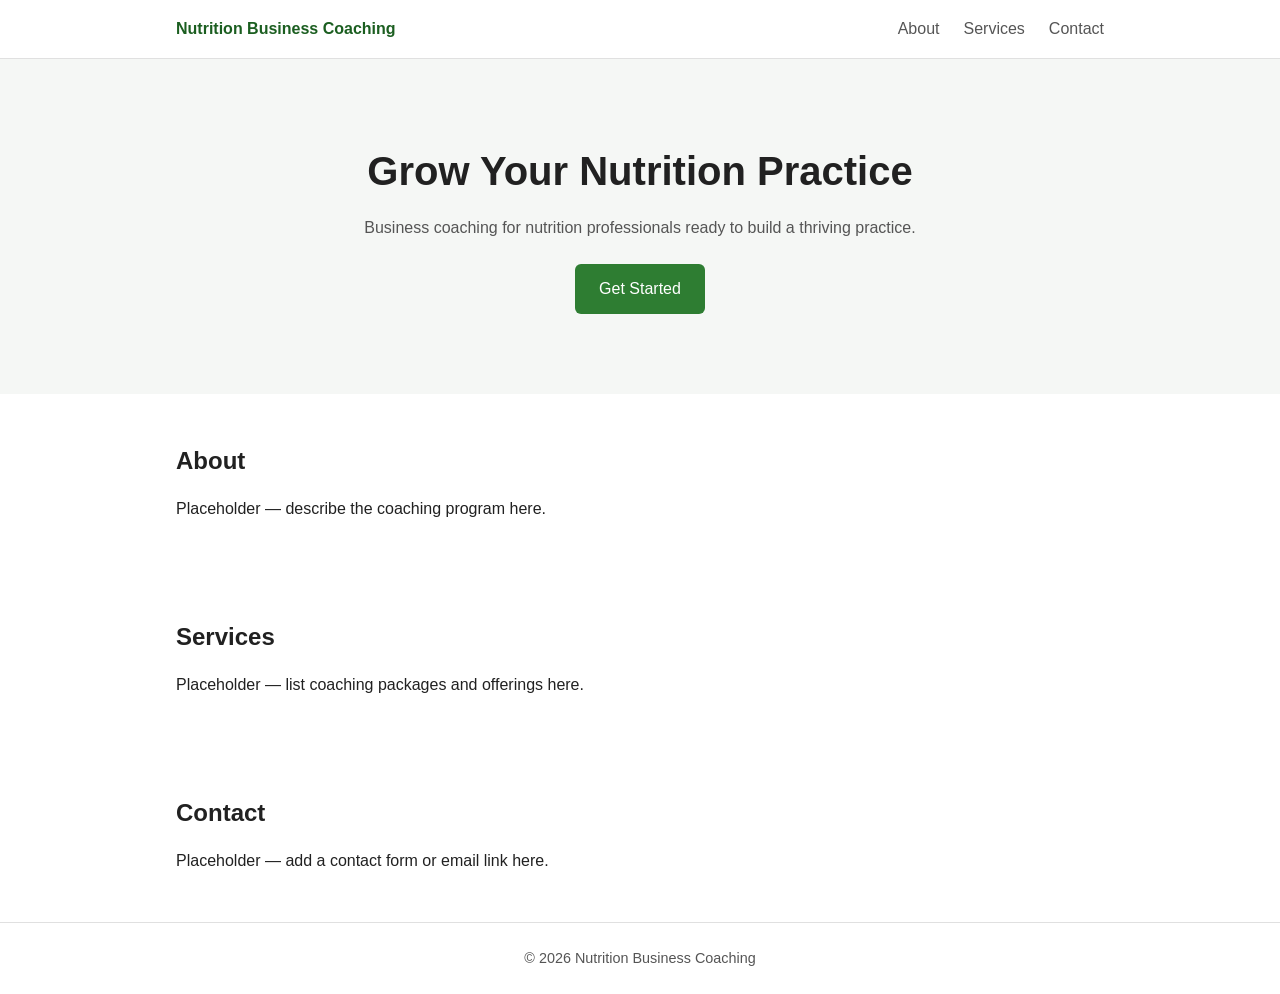
==== index.html @ e706cba0 "Initial project scaffold: landing page, styles, and project structure Co-Authored-By: Claude Fable 5" ====
<!DOCTYPE html>
<html lang="en">
<head>
  <meta charset="UTF-8">
  <meta name="viewport" content="width=device-width, initial-scale=1.0">
  <meta name="description" content="Business coaching for nutrition professionals — build, grow, and sustain your own practice.">
  <title>Nutrition Business Coaching</title>
  <link rel="stylesheet" href="css/styles.css">
</head>
<body>
  <header class="site-header">
    <nav class="nav">
      <a href="#" class="nav-logo">Nutrition Business Coaching</a>
      <ul class="nav-links">
        <li><a href="#about">About</a></li>
        <li><a href="#services">Services</a></li>
        <li><a href="#contact">Contact</a></li>
      </ul>
    </nav>
  </header>

  <main>
    <section class="hero">
      <h1>Grow Your Nutrition Practice</h1>
      <p>Business coaching for nutrition professionals ready to build a thriving practice.</p>
      <a href="#contact" class="btn-primary">Get Started</a>
    </section>

    <section id="about" class="section">
      <h2>About</h2>
      <p>Placeholder — describe the coaching program here.</p>
    </section>

    <section id="services" class="section">
      <h2>Services</h2>
      <p>Placeholder — list coaching packages and offerings here.</p>
    </section>

    <section id="contact" class="section">
      <h2>Contact</h2>
      <p>Placeholder — add a contact form or email link here.</p>
    </section>
  </main>

  <footer class="site-footer">
    <p>&copy; 2026 Nutrition Business Coaching</p>
  </footer>

  <script src="js/main.js"></script>
</body>
</html>
---- css/styles.css ----
:root {
  --color-primary: #2e7d32;
  --color-primary-dark: #1b5e20;
  --color-text: #212121;
  --color-text-light: #555;
  --color-bg: #ffffff;
  --color-bg-alt: #f5f7f5;
  --max-width: 960px;
}

* {
  margin: 0;
  padding: 0;
  box-sizing: border-box;
}

body {
  font-family: -apple-system, BlinkMacSystemFont, "Segoe UI", Roboto, sans-serif;
  color: var(--color-text);
  background: var(--color-bg);
  line-height: 1.6;
}

.site-header {
  border-bottom: 1px solid #e0e0e0;
}

.nav {
  max-width: var(--max-width);
  margin: 0 auto;
  padding: 1rem;
  display: flex;
  align-items: center;
  justify-content: space-between;
}

.nav-logo {
  font-weight: 700;
  color: var(--color-primary-dark);
  text-decoration: none;
}

.nav-links {
  display: flex;
  gap: 1.5rem;
  list-style: none;
}

.nav-links a {
  color: var(--color-text-light);
  text-decoration: none;
}

.nav-links a:hover {
  color: var(--color-primary);
}

.hero {
  background: var(--color-bg-alt);
  text-align: center;
  padding: 5rem 1rem;
}

.hero h1 {
  font-size: 2.5rem;
  margin-bottom: 0.75rem;
}

.hero p {
  color: var(--color-text-light);
  margin-bottom: 1.5rem;
}

.btn-primary {
  display: inline-block;
  background: var(--color-primary);
  color: #fff;
  padding: 0.75rem 1.5rem;
  border-radius: 6px;
  text-decoration: none;
}

.btn-primary:hover {
  background: var(--color-primary-dark);
}

.section {
  max-width: var(--max-width);
  margin: 0 auto;
  padding: 3rem 1rem;
}

.section h2 {
  margin-bottom: 1rem;
}

.site-footer {
  border-top: 1px solid #e0e0e0;
  text-align: center;
  padding: 1.5rem 1rem;
  color: var(--color-text-light);
  font-size: 0.9rem;
}
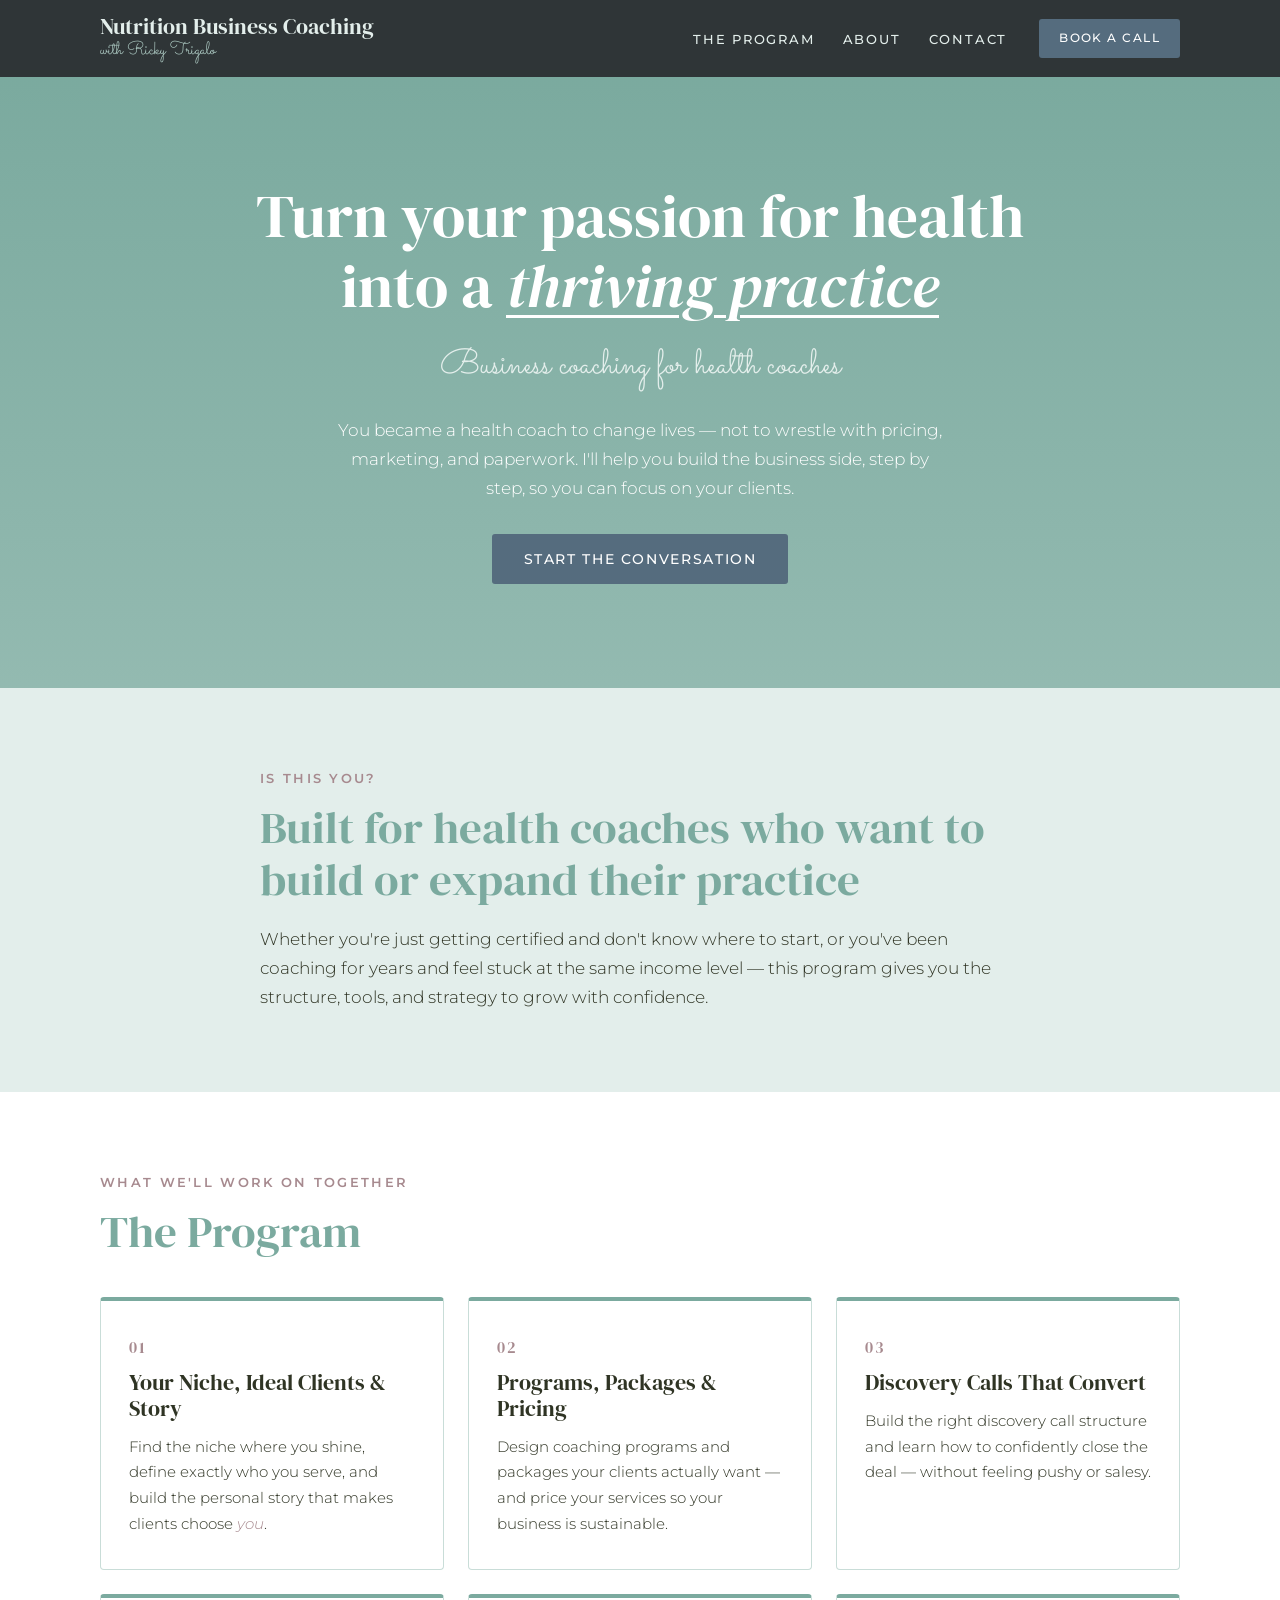
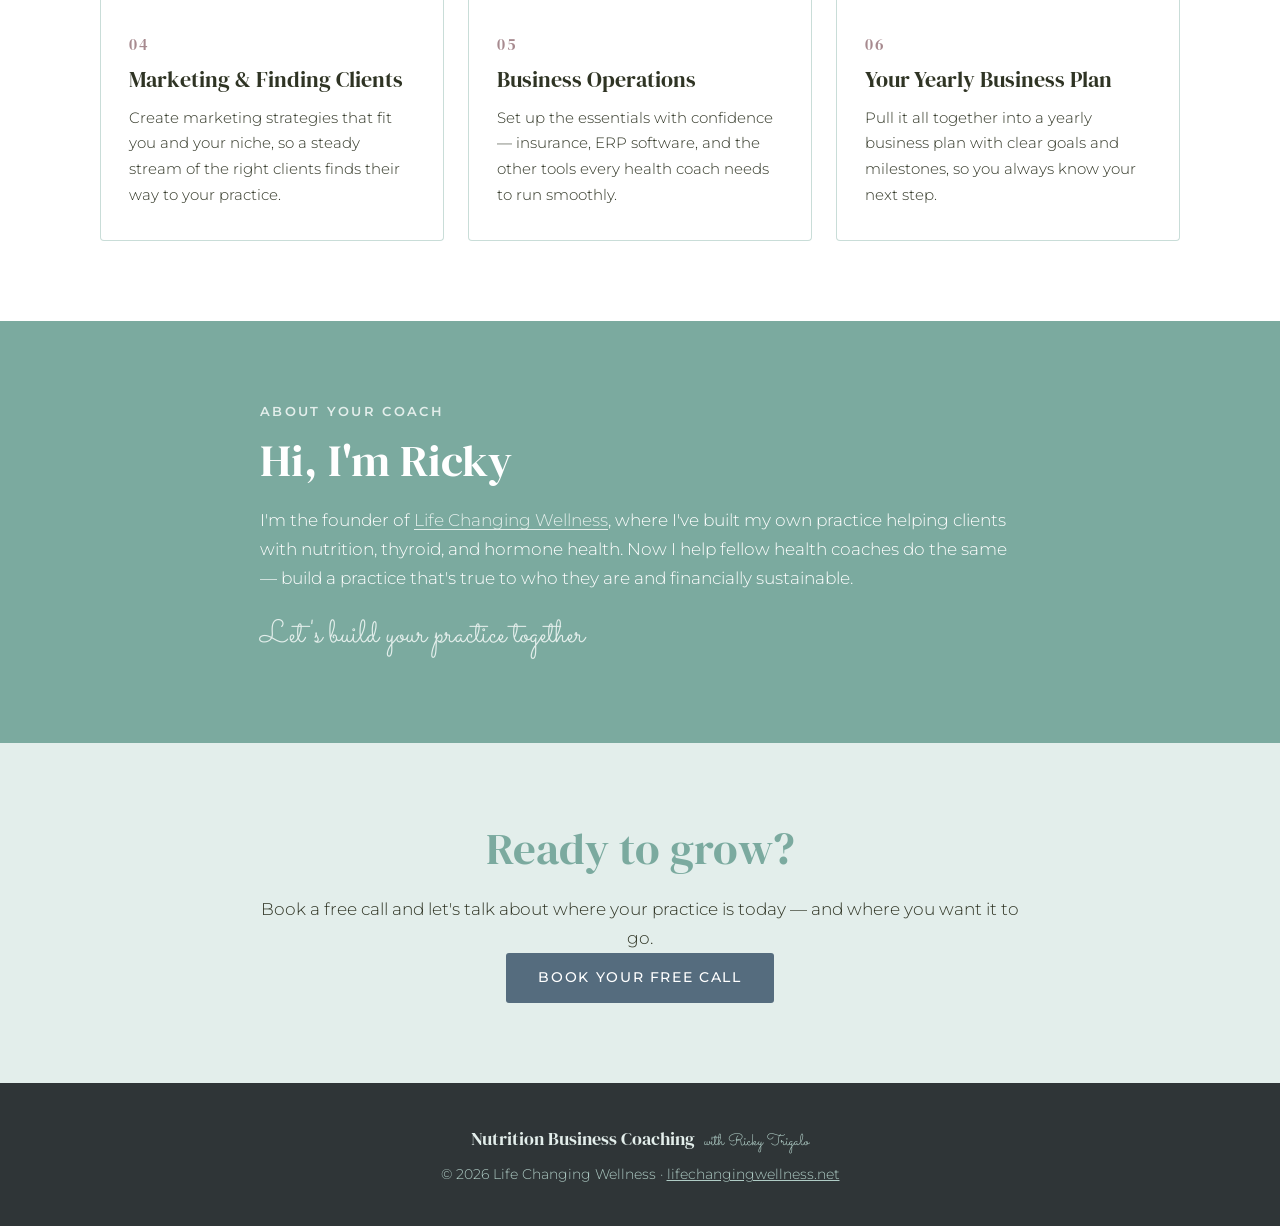
==== commit 9f9707de: "Build landing page with Life Changing Wellness brand system Colors and fonts extracted from lifechan" ====
--- a/index.html
+++ b/index.html
@@ -3,47 +3,112 @@
 <head>
   <meta charset="UTF-8">
   <meta name="viewport" content="width=device-width, initial-scale=1.0">
-  <meta name="description" content="Business coaching for nutrition professionals — build, grow, and sustain your own practice.">
-  <title>Nutrition Business Coaching</title>
+  <meta name="description" content="Business coaching for health coaches who want to build or expand their practice — niche, packages, pricing, discovery calls, marketing, and operations.">
+  <title>Nutrition Business Coaching | with Ricky Trigalo</title>
+  <link rel="preconnect" href="https://fonts.googleapis.com">
+  <link rel="preconnect" href="https://fonts.gstatic.com" crossorigin>
+  <link href="https://fonts.googleapis.com/css2?family=DM+Serif+Display:ital@0;1&family=Montserrat:wght@300;400;500;600&family=Sacramento&display=swap" rel="stylesheet">
   <link rel="stylesheet" href="css/styles.css">
 </head>
 <body>
   <header class="site-header">
     <nav class="nav">
-      <a href="#" class="nav-logo">Nutrition Business Coaching</a>
+      <a href="#" class="nav-logo">
+        <span class="logo-name">Nutrition Business Coaching</span>
+        <span class="logo-sub">with Ricky Trigalo</span>
+      </a>
       <ul class="nav-links">
+        <li><a href="#program">The Program</a></li>
         <li><a href="#about">About</a></li>
-        <li><a href="#services">Services</a></li>
         <li><a href="#contact">Contact</a></li>
       </ul>
+      <a href="#contact" class="btn btn-nav">Book a Call</a>
     </nav>
   </header>
 
   <main>
+    <!-- Hero -->
     <section class="hero">
-      <h1>Grow Your Nutrition Practice</h1>
-      <p>Business coaching for nutrition professionals ready to build a thriving practice.</p>
-      <a href="#contact" class="btn-primary">Get Started</a>
+      <div class="hero-inner">
+        <h1>Turn your passion for health<br>into a <em class="accent-underline">thriving practice</em></h1>
+        <p class="hero-script">Business coaching for health coaches</p>
+        <p class="hero-lead">You became a health coach to change lives — not to wrestle with pricing, marketing, and paperwork. I'll help you build the business side, step by step, so you can focus on your clients.</p>
+        <a href="#contact" class="btn btn-primary">Start the Conversation</a>
+      </div>
     </section>
 
-    <section id="about" class="section">
-      <h2>About</h2>
-      <p>Placeholder — describe the coaching program here.</p>
+    <!-- Who it's for -->
+    <section id="who" class="section section-light">
+      <div class="section-inner narrow">
+        <p class="eyebrow">Is this you?</p>
+        <h2>Built for health coaches who want to build or expand their practice</h2>
+        <p>Whether you're just getting certified and don't know where to start, or you've been coaching for years and feel stuck at the same income level — this program gives you the structure, tools, and strategy to grow with confidence.</p>
+      </div>
     </section>
 
-    <section id="services" class="section">
-      <h2>Services</h2>
-      <p>Placeholder — list coaching packages and offerings here.</p>
+    <!-- Program pillars -->
+    <section id="program" class="section">
+      <div class="section-inner">
+        <p class="eyebrow">What we'll work on together</p>
+        <h2>The Program</h2>
+        <div class="pillars">
+          <article class="pillar">
+            <span class="pillar-num">01</span>
+            <h3>Your Niche, Ideal Clients &amp; Story</h3>
+            <p>Find the niche where you shine, define exactly who you serve, and build the personal story that makes clients choose <em>you</em>.</p>
+          </article>
+          <article class="pillar">
+            <span class="pillar-num">02</span>
+            <h3>Programs, Packages &amp; Pricing</h3>
+            <p>Design coaching programs and packages your clients actually want — and price your services so your business is sustainable.</p>
+          </article>
+          <article class="pillar">
+            <span class="pillar-num">03</span>
+            <h3>Discovery Calls That Convert</h3>
+            <p>Build the right discovery call structure and learn how to confidently close the deal — without feeling pushy or salesy.</p>
+          </article>
+          <article class="pillar">
+            <span class="pillar-num">04</span>
+            <h3>Marketing &amp; Finding Clients</h3>
+            <p>Create marketing strategies that fit you and your niche, so a steady stream of the right clients finds their way to your practice.</p>
+          </article>
+          <article class="pillar">
+            <span class="pillar-num">05</span>
+            <h3>Business Operations</h3>
+            <p>Set up the essentials with confidence — insurance, ERP software, and the other tools every health coach needs to run smoothly.</p>
+          </article>
+          <article class="pillar">
+            <span class="pillar-num">06</span>
+            <h3>Your Yearly Business Plan</h3>
+            <p>Pull it all together into a yearly business plan with clear goals and milestones, so you always know your next step.</p>
+          </article>
+        </div>
+      </div>
     </section>
 
-    <section id="contact" class="section">
-      <h2>Contact</h2>
-      <p>Placeholder — add a contact form or email link here.</p>
+    <!-- About -->
+    <section id="about" class="section section-teal">
+      <div class="section-inner narrow">
+        <p class="eyebrow eyebrow-light">About your coach</p>
+        <h2>Hi, I'm Ricky</h2>
+        <p>I'm the founder of <a href="https://www.lifechangingwellness.net" class="link-light">Life Changing Wellness</a>, where I've built my own practice helping clients with nutrition, thyroid, and hormone health. Now I help fellow health coaches do the same — build a practice that's true to who they are and financially sustainable.</p>
+        <p class="about-script">Let's build your practice together</p>
+      </div>
+    </section>
+
+    <!-- CTA / Contact -->
+    <section id="contact" class="section section-light">
+      <div class="section-inner narrow center">
+        <h2>Ready to grow?</h2>
+        <p>Book a free call and let's talk about where your practice is today — and where you want it to go.</p>
+        <a href="mailto:ricky@rickytrigalonutrition.com" class="btn btn-primary">Book Your Free Call</a>
+      </div>
     </section>
   </main>
 
   <footer class="site-footer">
-    <p>&copy; 2026 Nutrition Business Coaching</p>
+    <p class="footer-logo">Nutrition Business Coaching <span class="logo-sub">with Ricky Trigalo</span></p>
+    <p>&copy; 2026 Life Changing Wellness &middot; <a href="https://www.lifechangingwellness.net">lifechangingwellness.net</a></p>
   </footer>
 
   <script src="js/main.js"></script>
--- a/css/styles.css
+++ b/css/styles.css
@@ -1,11 +1,25 @@
+/* Brand system pulled from lifechangingwellness.net
+   Headings: DM Serif Display · Body: Montserrat · Script accent: Sacramento
+   (stand-in for the site's Haute Couture) */
+
 :root {
-  --color-primary: #2e7d32;
-  --color-primary-dark: #1b5e20;
-  --color-text: #212121;
-  --color-text-light: #555;
-  --color-bg: #ffffff;
-  --color-bg-alt: #f5f7f5;
-  --max-width: 960px;
+  --teal: #7BAA9F;            /* primary sage teal */
+  --teal-mid: #95BBB2;
+  --teal-soft: #AFCCC5;
+  --teal-line: #C9DDD8;
+  --teal-pale: #E3EEEB;       /* pale section background */
+  --mauve: #A78A8F;           /* dusty mauve accent */
+  --mauve-pale: #DCD1D3;
+  --slate: #556C7E;           /* button fill */
+  --charcoal: #2F3537;        /* header/footer dark */
+  --ink: #2F3424;
+  --white: #FFFFFF;
+
+  --font-serif: "DM Serif Display", Georgia, serif;
+  --font-body: "Montserrat", -apple-system, "Segoe UI", sans-serif;
+  --font-script: "Sacramento", cursive;
+
+  --max-width: 1080px;
 }
 
 * {
@@ -15,89 +29,305 @@
 }
 
 body {
-  font-family: -apple-system, BlinkMacSystemFont, "Segoe UI", Roboto, sans-serif;
-  color: var(--color-text);
-  background: var(--color-bg);
-  line-height: 1.6;
-}
+  font-family: var(--font-body);
+  font-weight: 300;
+  color: var(--ink);
+  background: var(--white);
+  line-height: 1.7;
+  font-size: 17px;
+}
+
+h1, h2, h3 {
+  font-family: var(--font-serif);
+  font-weight: 400;
+  line-height: 1.15;
+}
+
+/* ---------- Header ---------- */
 
 .site-header {
-  border-bottom: 1px solid #e0e0e0;
+  background: var(--charcoal);
+  padding: 0.9rem 1.25rem;
 }
 
 .nav {
   max-width: var(--max-width);
   margin: 0 auto;
-  padding: 1rem;
   display: flex;
   align-items: center;
-  justify-content: space-between;
+  gap: 2rem;
+  flex-wrap: wrap;
 }
 
 .nav-logo {
-  font-weight: 700;
-  color: var(--color-primary-dark);
   text-decoration: none;
+  color: var(--teal-pale);
+  display: flex;
+  flex-direction: column;
+  line-height: 1.2;
+}
+
+.logo-name {
+  font-family: var(--font-serif);
+  font-size: 1.35rem;
+}
+
+.logo-sub {
+  font-family: var(--font-script);
+  font-size: 1.15rem;
+  color: var(--teal-soft);
 }
 
 .nav-links {
   display: flex;
-  gap: 1.5rem;
+  gap: 1.75rem;
   list-style: none;
+  margin-left: auto;
 }
 
 .nav-links a {
-  color: var(--color-text-light);
+  color: var(--teal-pale);
   text-decoration: none;
+  font-size: 0.8rem;
+  font-weight: 500;
+  letter-spacing: 0.14em;
+  text-transform: uppercase;
 }
 
 .nav-links a:hover {
-  color: var(--color-primary);
-}
+  color: var(--teal-soft);
+}
+
+/* ---------- Buttons ---------- */
+
+.btn {
+  display: inline-block;
+  font-family: var(--font-body);
+  font-weight: 500;
+  font-size: 0.85rem;
+  letter-spacing: 0.12em;
+  text-transform: uppercase;
+  text-decoration: none;
+  padding: 0.85rem 2rem;
+  border-radius: 3px;
+  transition: background 0.2s ease;
+}
+
+.btn-primary {
+  background: var(--slate);
+  color: var(--white);
+}
+
+.btn-primary:hover {
+  background: var(--mauve);
+}
+
+.btn-nav {
+  background: var(--slate);
+  color: var(--white);
+  padding: 0.6rem 1.25rem;
+  font-size: 0.75rem;
+}
+
+.btn-nav:hover {
+  background: var(--mauve);
+}
+
+/* ---------- Hero ---------- */
 
 .hero {
-  background: var(--color-bg-alt);
+  background: linear-gradient(rgba(123, 170, 159, 0.94), rgba(149, 187, 178, 0.94)),
+              var(--teal);
+  color: var(--white);
   text-align: center;
-  padding: 5rem 1rem;
+  padding: 6.5rem 1.25rem;
+}
+
+.hero-inner {
+  max-width: 820px;
+  margin: 0 auto;
 }
 
 .hero h1 {
-  font-size: 2.5rem;
-  margin-bottom: 0.75rem;
-}
-
-.hero p {
-  color: var(--color-text-light);
-  margin-bottom: 1.5rem;
-}
-
-.btn-primary {
-  display: inline-block;
-  background: var(--color-primary);
-  color: #fff;
-  padding: 0.75rem 1.5rem;
-  border-radius: 6px;
-  text-decoration: none;
-}
-
-.btn-primary:hover {
-  background: var(--color-primary-dark);
-}
+  font-size: clamp(2.4rem, 5.5vw, 3.8rem);
+  margin-bottom: 1rem;
+}
+
+.accent-underline {
+  font-style: italic;
+  text-decoration: underline;
+  text-decoration-thickness: 3px;
+  text-underline-offset: 8px;
+}
+
+.hero-script {
+  font-family: var(--font-script);
+  font-size: clamp(1.6rem, 3vw, 2.2rem);
+  color: var(--teal-pale);
+  margin-bottom: 1.25rem;
+}
+
+.hero-lead {
+  max-width: 620px;
+  margin: 0 auto 2rem;
+  font-size: 1.05rem;
+}
+
+/* ---------- Sections ---------- */
 
 .section {
+  padding: 5rem 1.25rem;
+}
+
+.section-inner {
   max-width: var(--max-width);
   margin: 0 auto;
-  padding: 3rem 1rem;
+}
+
+.section-inner.narrow {
+  max-width: 760px;
+}
+
+.section-inner.center {
+  text-align: center;
+}
+
+.section-light {
+  background: var(--teal-pale);
 }
 
 .section h2 {
-  margin-bottom: 1rem;
-}
+  font-size: clamp(2rem, 4vw, 2.8rem);
+  color: var(--teal);
+  margin-bottom: 1.25rem;
+}
+
+.section p + p {
+  margin-top: 1rem;
+}
+
+.eyebrow {
+  font-size: 0.8rem;
+  font-weight: 600;
+  letter-spacing: 0.18em;
+  text-transform: uppercase;
+  color: var(--mauve);
+  margin-bottom: 0.75rem;
+}
+
+.eyebrow-light {
+  color: var(--teal-pale);
+}
+
+/* ---------- Program pillars ---------- */
+
+.pillars {
+  display: grid;
+  grid-template-columns: repeat(auto-fit, minmax(300px, 1fr));
+  gap: 1.5rem;
+  margin-top: 2.5rem;
+}
+
+.pillar {
+  background: var(--white);
+  border: 1px solid var(--teal-line);
+  border-top: 4px solid var(--teal);
+  border-radius: 4px;
+  padding: 2rem 1.75rem;
+}
+
+.pillar-num {
+  font-family: var(--font-serif);
+  font-size: 1rem;
+  color: var(--mauve);
+  letter-spacing: 0.1em;
+}
+
+.pillar h3 {
+  font-size: 1.4rem;
+  color: var(--ink);
+  margin: 0.5rem 0 0.75rem;
+}
+
+.pillar p {
+  font-size: 0.95rem;
+}
+
+.pillar em {
+  color: var(--mauve);
+}
+
+/* ---------- About (teal band) ---------- */
+
+.section-teal {
+  background: var(--teal);
+  color: var(--white);
+}
+
+.section-teal h2 {
+  color: var(--white);
+}
+
+.link-light {
+  color: var(--teal-pale);
+  text-decoration: underline;
+  text-underline-offset: 3px;
+}
+
+.link-light:hover {
+  color: var(--white);
+}
+
+.about-script {
+  font-family: var(--font-script);
+  font-size: 2rem;
+  color: var(--teal-pale);
+  margin-top: 1.5rem;
+}
+
+/* ---------- Footer ---------- */
 
 .site-footer {
-  border-top: 1px solid #e0e0e0;
+  background: var(--charcoal);
+  color: var(--teal-soft);
   text-align: center;
-  padding: 1.5rem 1rem;
-  color: var(--color-text-light);
-  font-size: 0.9rem;
-}
+  padding: 2.5rem 1.25rem;
+  font-size: 0.85rem;
+}
+
+.footer-logo {
+  font-family: var(--font-serif);
+  font-size: 1.15rem;
+  color: var(--teal-pale);
+  margin-bottom: 0.5rem;
+}
+
+.footer-logo .logo-sub {
+  font-size: 1rem;
+  margin-left: 0.35rem;
+}
+
+.site-footer a {
+  color: var(--teal-soft);
+}
+
+/* ---------- Responsive ---------- */
+
+@media (max-width: 720px) {
+  .nav {
+    justify-content: center;
+    text-align: center;
+  }
+
+  .nav-links {
+    margin-left: 0;
+  }
+
+  .hero {
+    padding: 4.5rem 1.25rem;
+  }
+
+  .section {
+    padding: 3.5rem 1.25rem;
+  }
+}
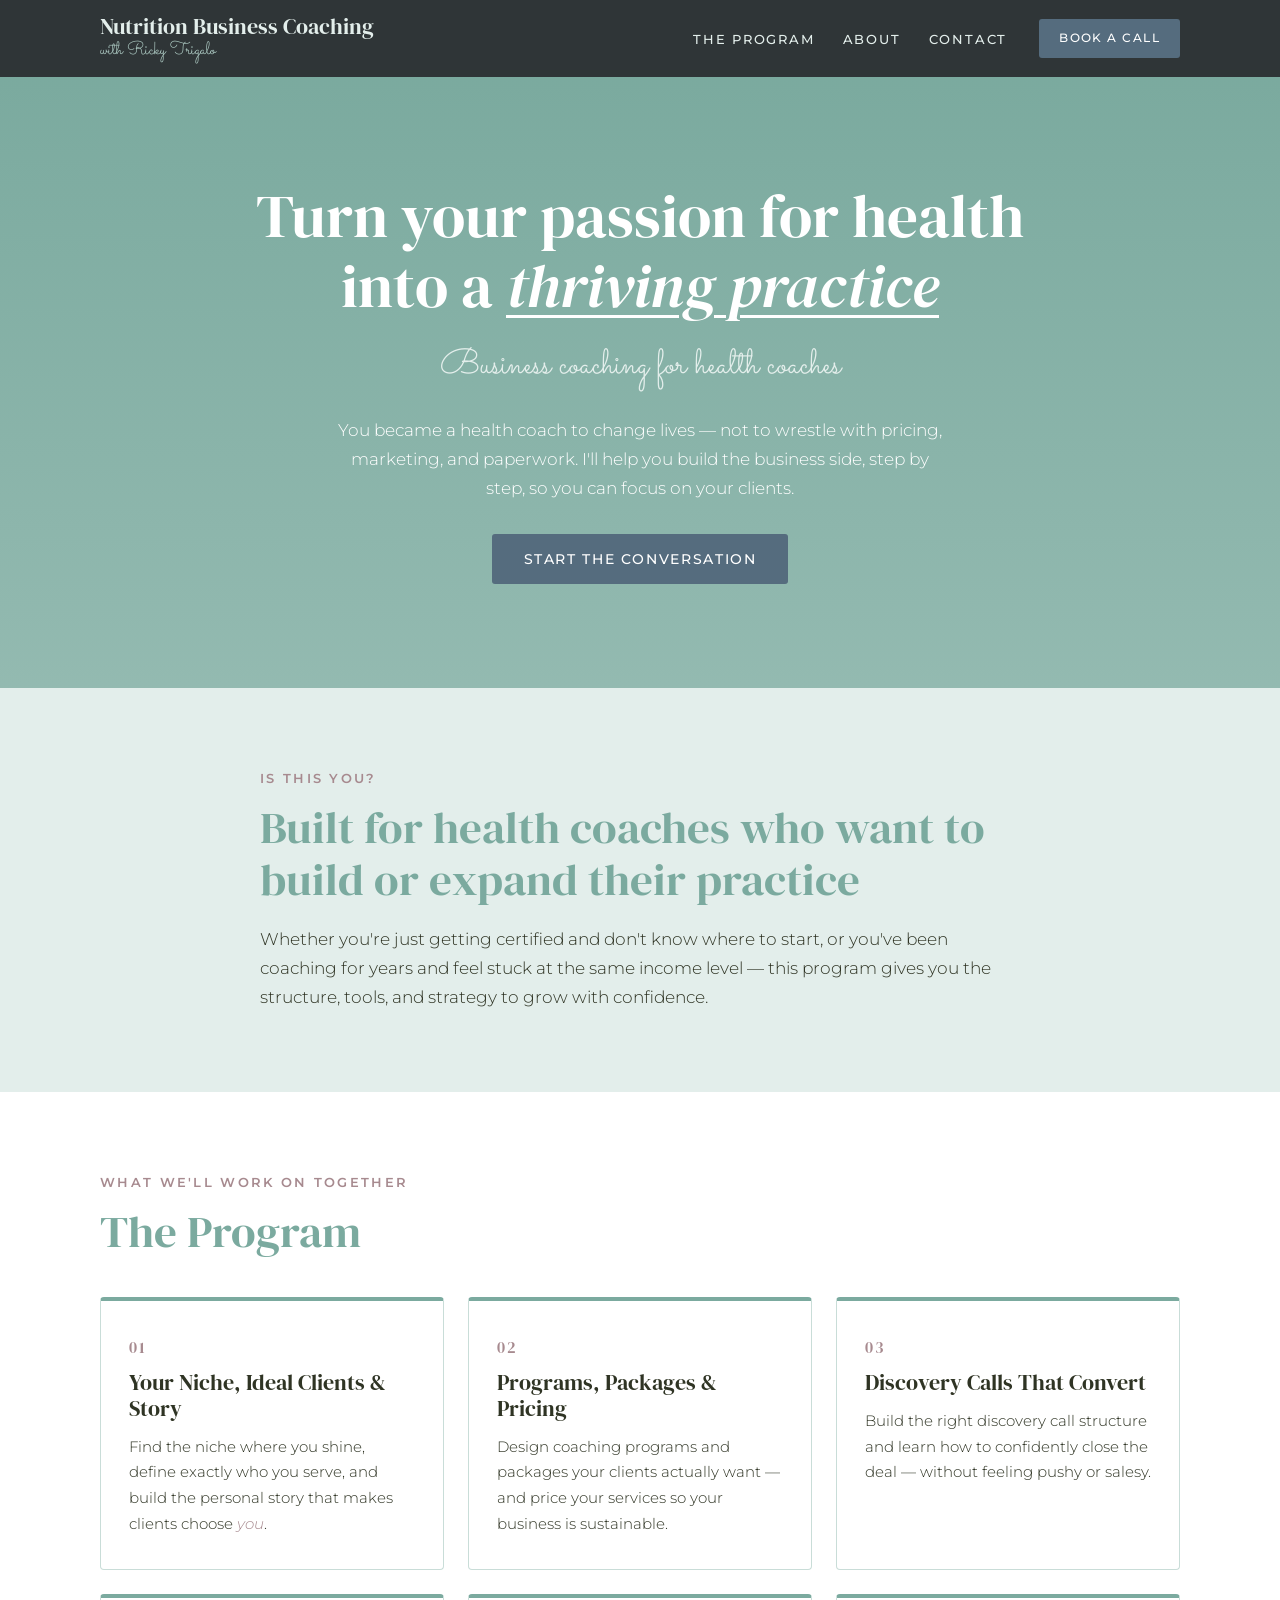
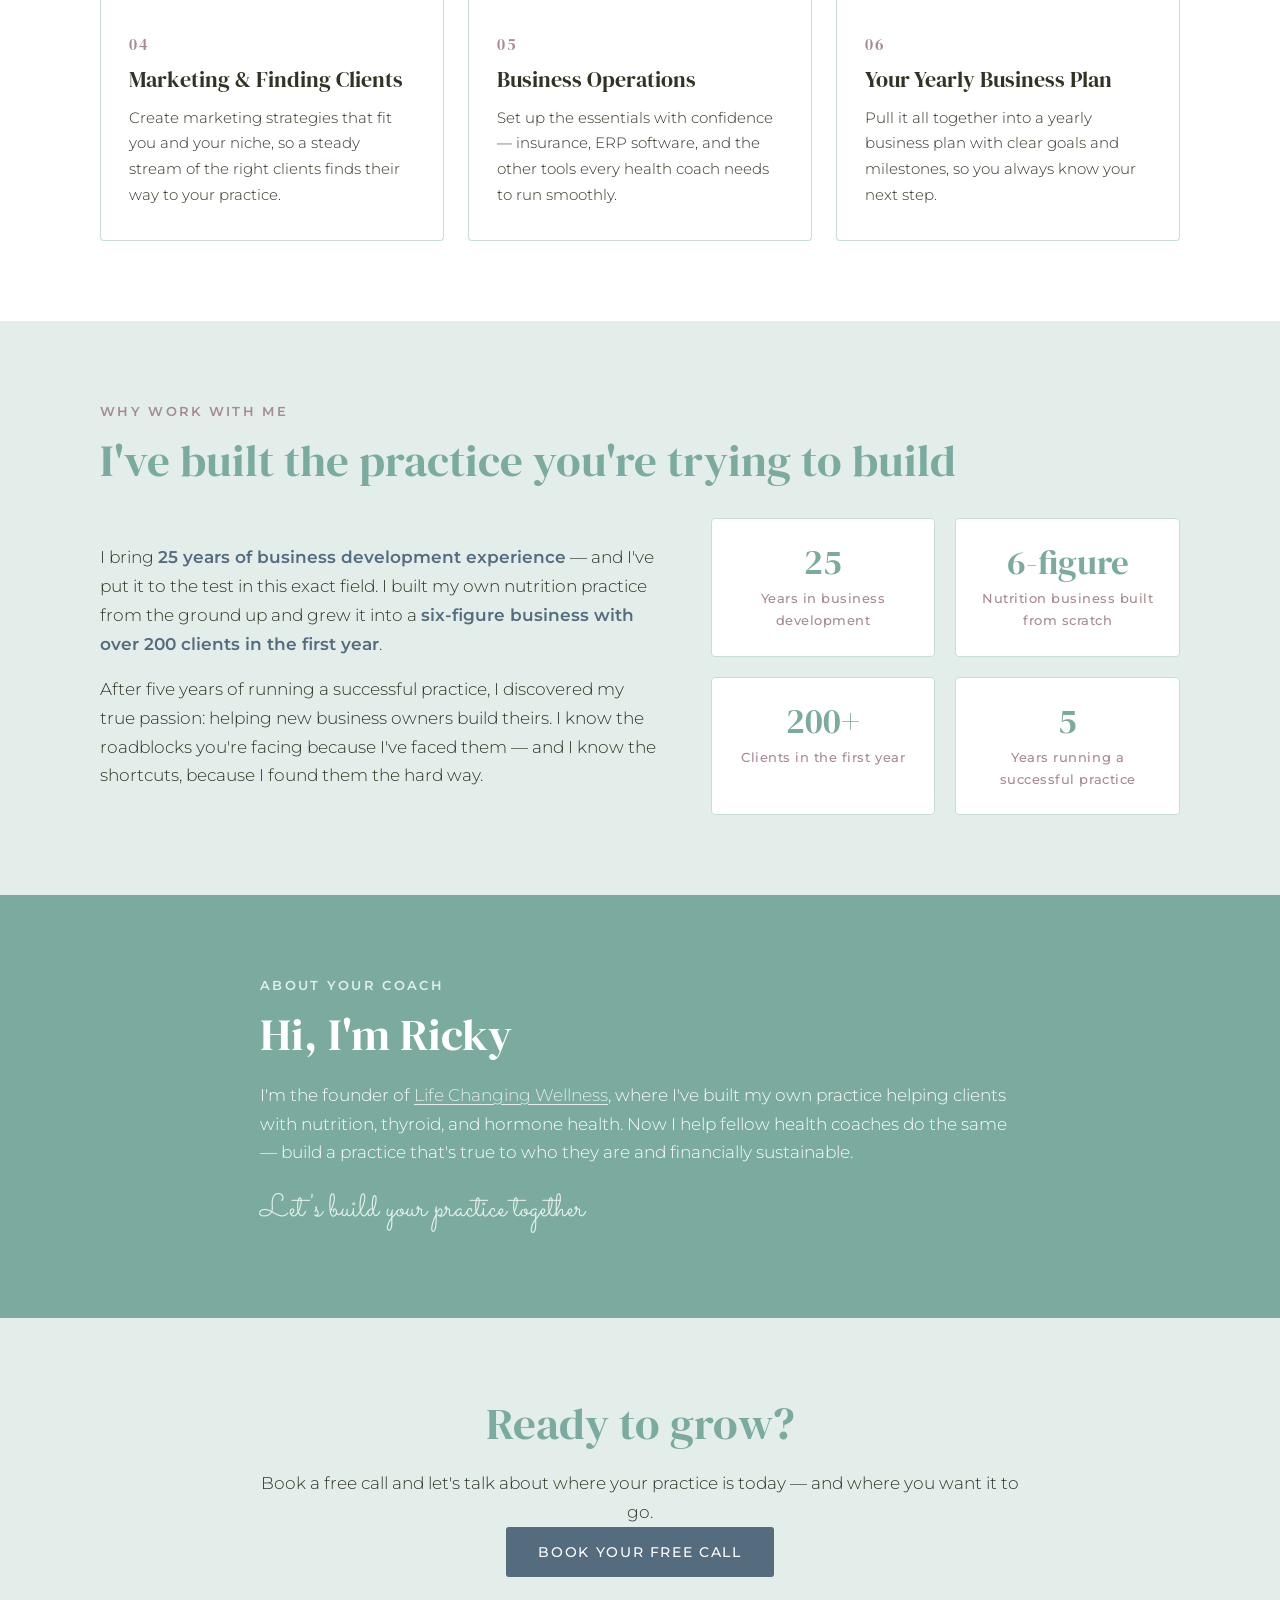
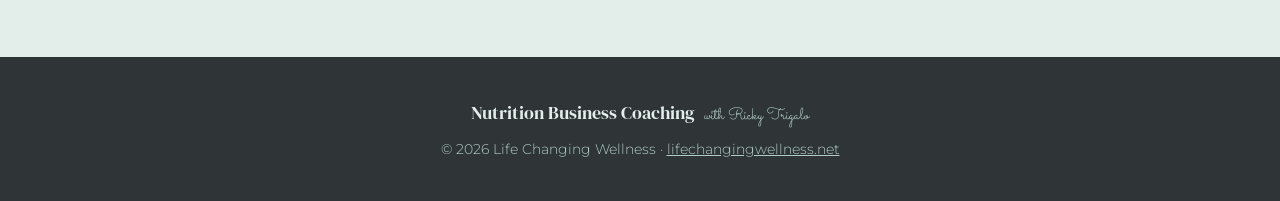
==== commit 62f3c28a: "Add 'Why work with me' section with credentials and stat tiles Co-Authored-By: Claude Fable 5 <norep" ====
--- a/index.html
+++ b/index.html
@@ -86,6 +86,38 @@
       </div>
     </section>
 
+    <!-- Why me -->
+    <section id="why" class="section section-light">
+      <div class="section-inner">
+        <p class="eyebrow">Why work with me</p>
+        <h2>I've built the practice you're trying to build</h2>
+        <div class="why-grid">
+          <div class="why-text">
+            <p>I bring <strong>25 years of business development experience</strong> — and I've put it to the test in this exact field. I built my own nutrition practice from the ground up and grew it into a <strong>six-figure business with over 200 clients in the first year</strong>.</p>
+            <p>After five years of running a successful practice, I discovered my true passion: helping new business owners build theirs. I know the roadblocks you're facing because I've faced them — and I know the shortcuts, because I found them the hard way.</p>
+          </div>
+          <div class="stats">
+            <div class="stat">
+              <span class="stat-value">25</span>
+              <span class="stat-label">Years in business development</span>
+            </div>
+            <div class="stat">
+              <span class="stat-value">6-figure</span>
+              <span class="stat-label">Nutrition business built from scratch</span>
+            </div>
+            <div class="stat">
+              <span class="stat-value">200+</span>
+              <span class="stat-label">Clients in the first year</span>
+            </div>
+            <div class="stat">
+              <span class="stat-value">5</span>
+              <span class="stat-label">Years running a successful practice</span>
+            </div>
+          </div>
+        </div>
+      </div>
+    </section>
+
     <!-- About -->
     <section id="about" class="section section-teal">
       <div class="section-inner narrow">
--- a/css/styles.css
+++ b/css/styles.css
@@ -257,6 +257,59 @@
   color: var(--mauve);
 }
 
+/* ---------- Why me ---------- */
+
+.why-grid {
+  display: grid;
+  grid-template-columns: 1.2fr 1fr;
+  gap: 3rem;
+  align-items: center;
+  margin-top: 2rem;
+}
+
+.why-text strong {
+  font-weight: 600;
+  color: var(--slate);
+}
+
+.stats {
+  display: grid;
+  grid-template-columns: 1fr 1fr;
+  gap: 1.25rem;
+}
+
+.stat {
+  background: var(--white);
+  border: 1px solid var(--teal-line);
+  border-radius: 4px;
+  padding: 1.5rem 1.25rem;
+  text-align: center;
+}
+
+.stat-value {
+  display: block;
+  font-family: var(--font-serif);
+  font-size: 2.2rem;
+  color: var(--teal);
+  line-height: 1.1;
+}
+
+.stat-label {
+  display: block;
+  font-size: 0.8rem;
+  font-weight: 500;
+  letter-spacing: 0.04em;
+  color: var(--mauve);
+  margin-top: 0.4rem;
+}
+
+@media (max-width: 860px) {
+  .why-grid {
+    grid-template-columns: 1fr;
+    gap: 2rem;
+  }
+}
+
 /* ---------- About (teal band) ---------- */
 
 .section-teal {
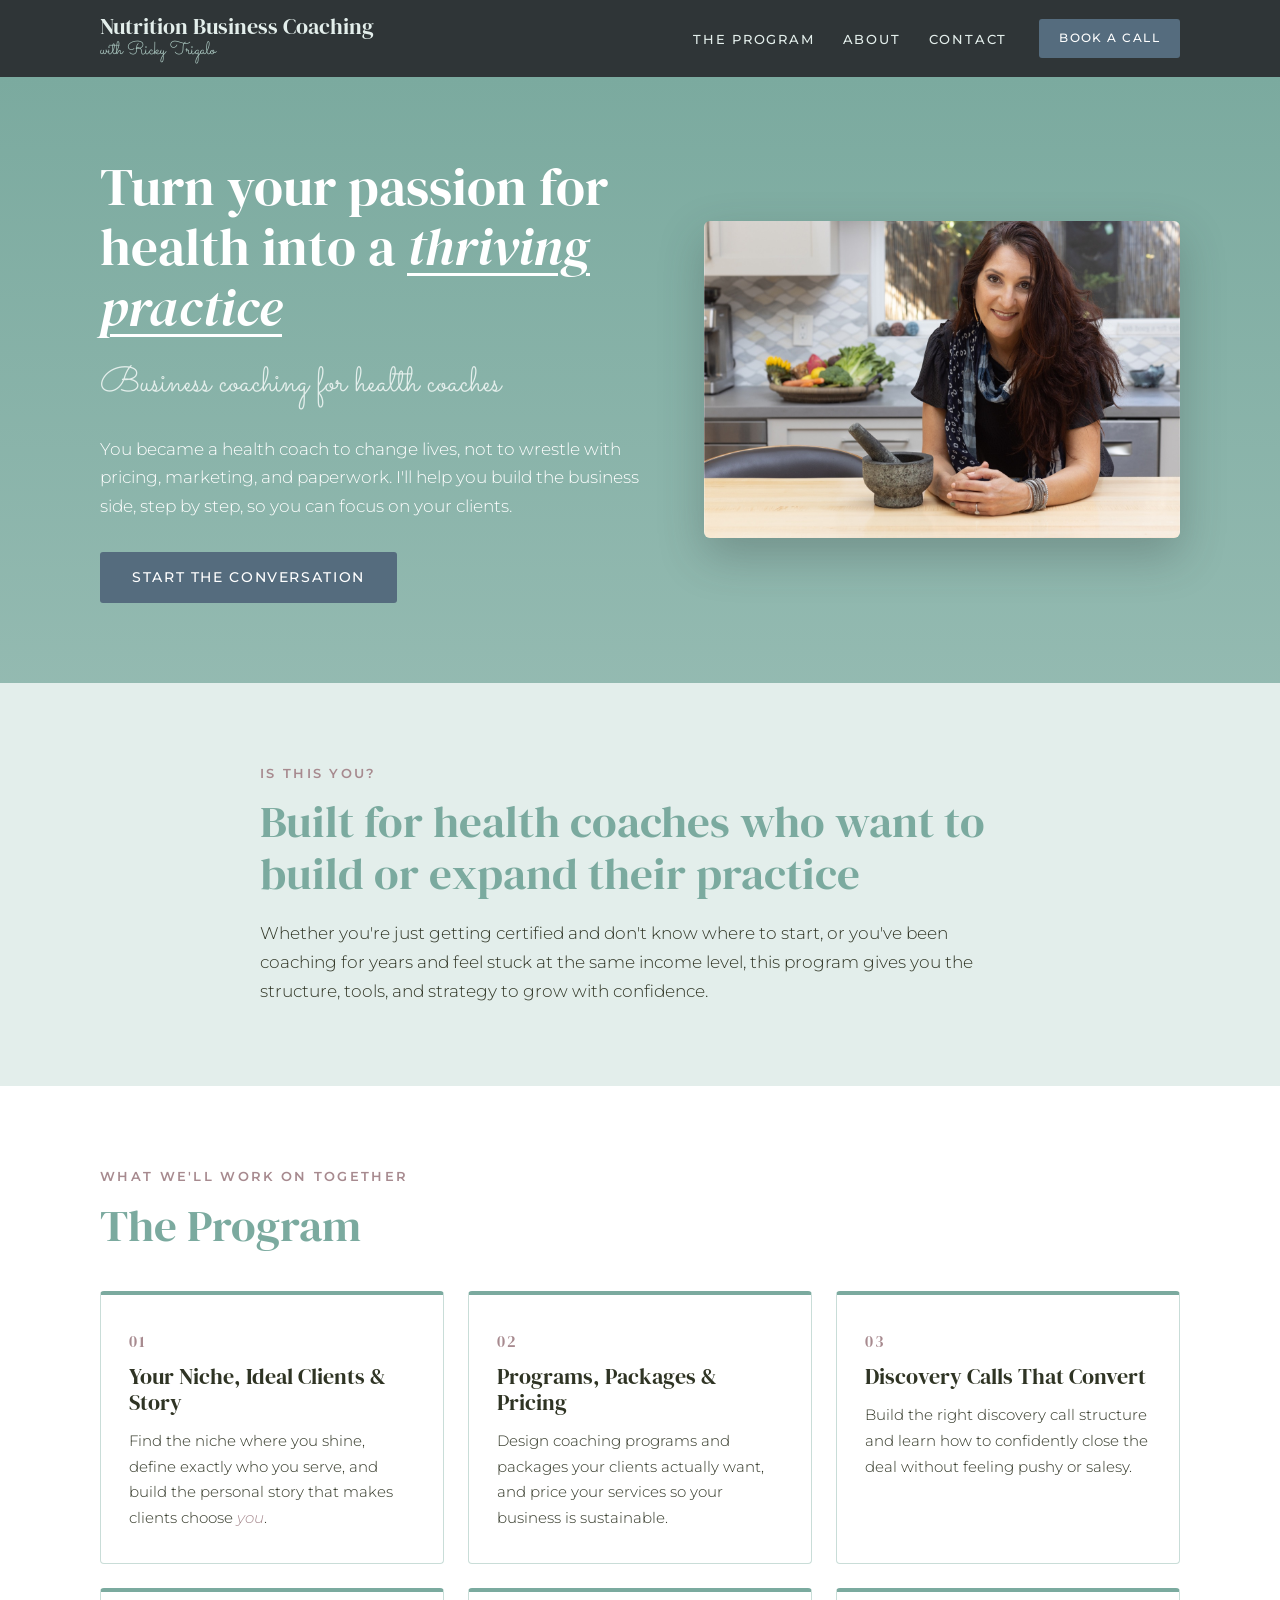
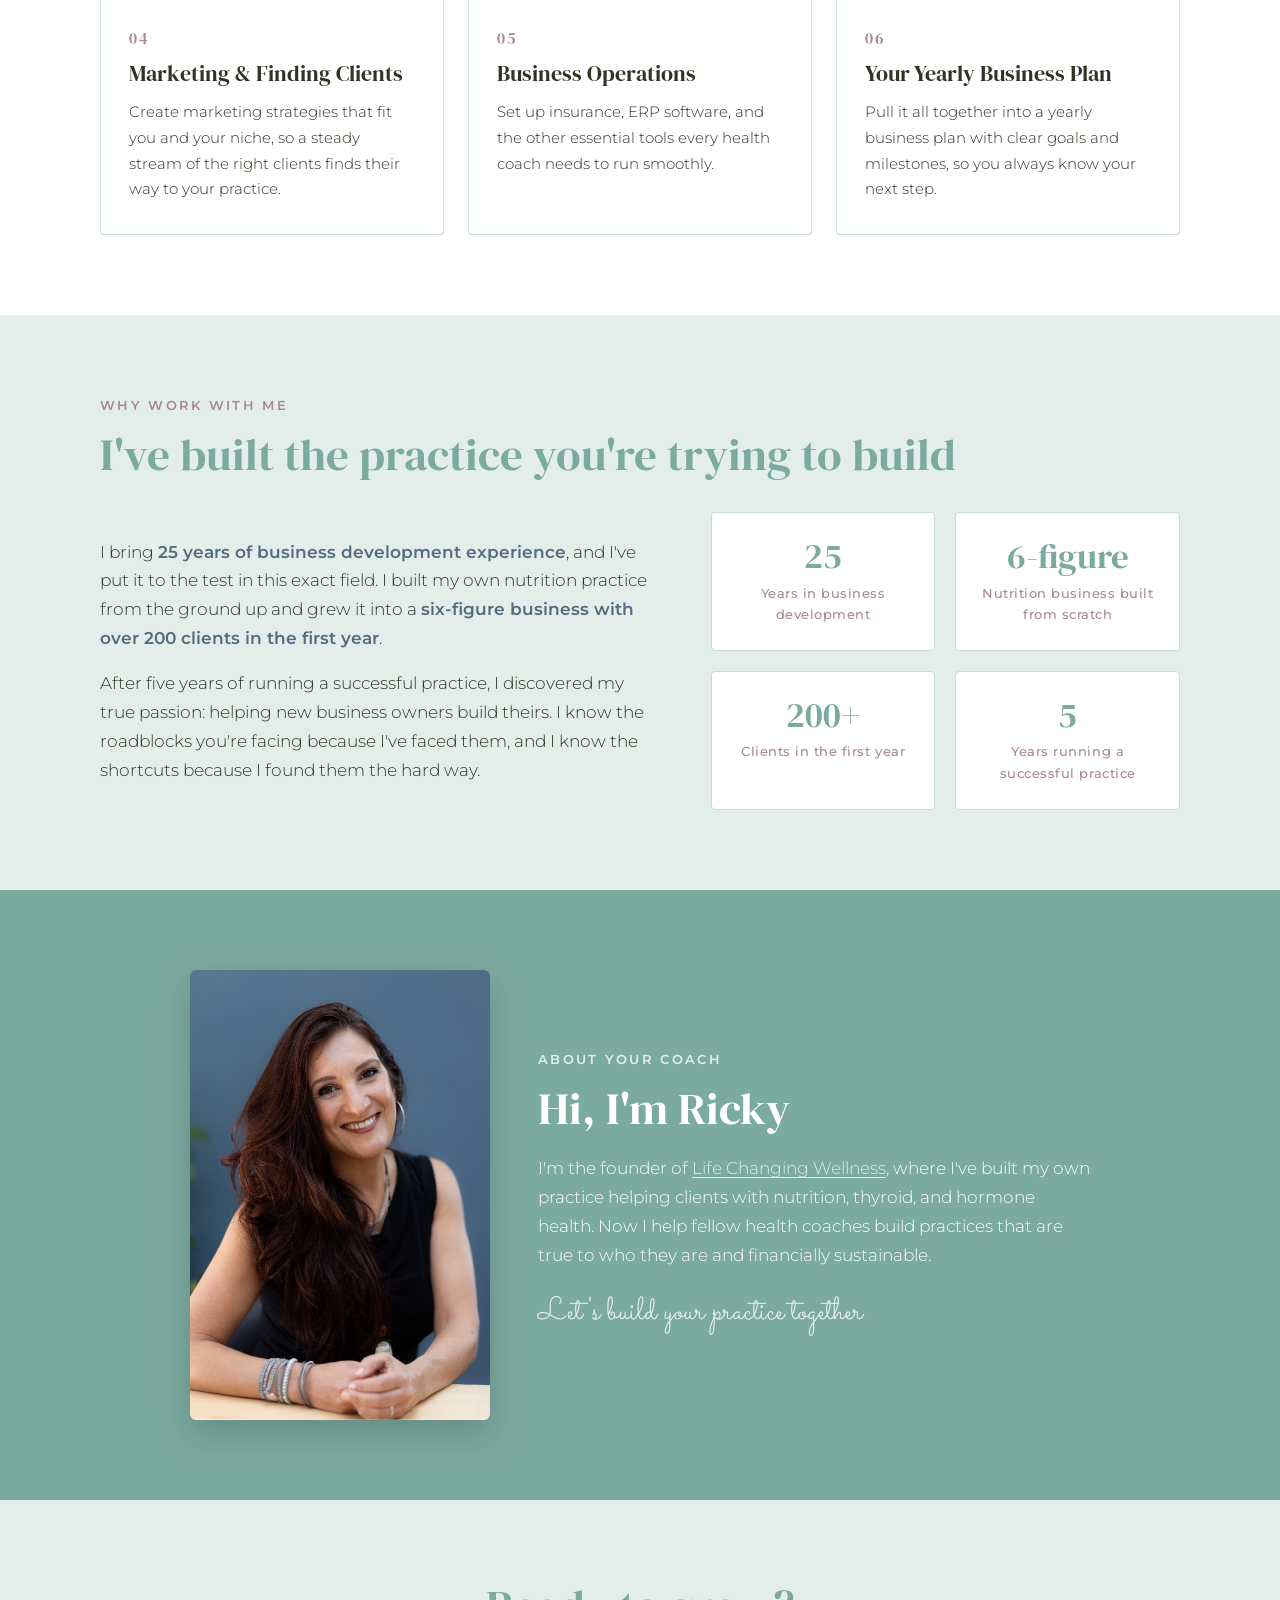
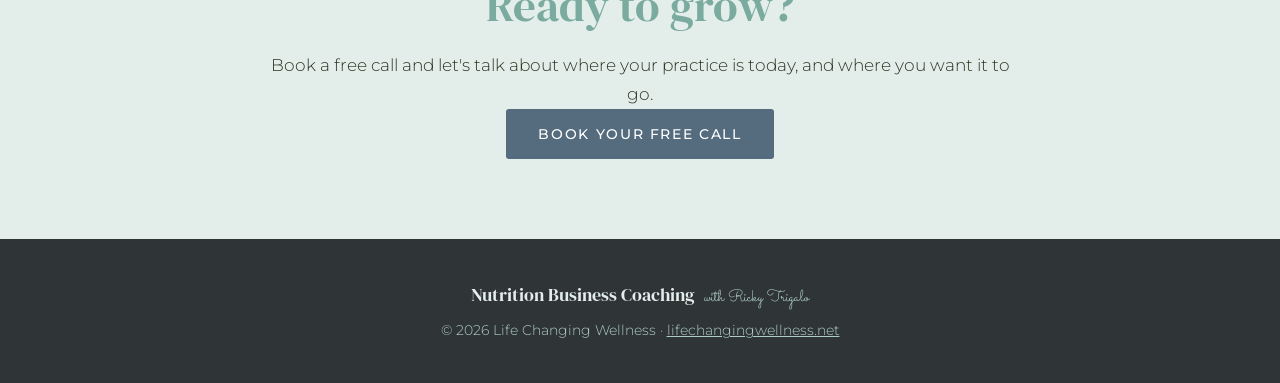
==== commit bb53152e: "Add photos of Ricky from lifechangingwellness.net; soften copy punctuation Hero becomes a split layo" ====
--- a/index.html
+++ b/index.html
@@ -3,7 +3,7 @@
 <head>
   <meta charset="UTF-8">
   <meta name="viewport" content="width=device-width, initial-scale=1.0">
-  <meta name="description" content="Business coaching for health coaches who want to build or expand their practice — niche, packages, pricing, discovery calls, marketing, and operations.">
+  <meta name="description" content="Business coaching for health coaches who want to build or expand their practice: niche, packages, pricing, discovery calls, marketing, and operations.">
   <title>Nutrition Business Coaching | with Ricky Trigalo</title>
   <link rel="preconnect" href="https://fonts.googleapis.com">
   <link rel="preconnect" href="https://fonts.gstatic.com" crossorigin>
@@ -29,11 +29,16 @@
   <main>
     <!-- Hero -->
     <section class="hero">
-      <div class="hero-inner">
-        <h1>Turn your passion for health<br>into a <em class="accent-underline">thriving practice</em></h1>
-        <p class="hero-script">Business coaching for health coaches</p>
-        <p class="hero-lead">You became a health coach to change lives — not to wrestle with pricing, marketing, and paperwork. I'll help you build the business side, step by step, so you can focus on your clients.</p>
-        <a href="#contact" class="btn btn-primary">Start the Conversation</a>
+      <div class="hero-inner hero-split">
+        <div class="hero-copy">
+          <h1>Turn your passion for health into a <em class="accent-underline">thriving practice</em></h1>
+          <p class="hero-script">Business coaching for health coaches</p>
+          <p class="hero-lead">You became a health coach to change lives, not to wrestle with pricing, marketing, and paperwork. I'll help you build the business side, step by step, so you can focus on your clients.</p>
+          <a href="#contact" class="btn btn-primary">Start the Conversation</a>
+        </div>
+        <div class="hero-photo">
+          <img src="assets/ricky-kitchen.jpg" alt="Ricky Trigalo smiling at her kitchen counter with fresh vegetables">
+        </div>
       </div>
     </section>
 
@@ -42,7 +47,7 @@
       <div class="section-inner narrow">
         <p class="eyebrow">Is this you?</p>
         <h2>Built for health coaches who want to build or expand their practice</h2>
-        <p>Whether you're just getting certified and don't know where to start, or you've been coaching for years and feel stuck at the same income level — this program gives you the structure, tools, and strategy to grow with confidence.</p>
+        <p>Whether you're just getting certified and don't know where to start, or you've been coaching for years and feel stuck at the same income level, this program gives you the structure, tools, and strategy to grow with confidence.</p>
       </div>
     </section>
 
@@ -60,12 +65,12 @@
           <article class="pillar">
             <span class="pillar-num">02</span>
             <h3>Programs, Packages &amp; Pricing</h3>
-            <p>Design coaching programs and packages your clients actually want — and price your services so your business is sustainable.</p>
+            <p>Design coaching programs and packages your clients actually want, and price your services so your business is sustainable.</p>
           </article>
           <article class="pillar">
             <span class="pillar-num">03</span>
             <h3>Discovery Calls That Convert</h3>
-            <p>Build the right discovery call structure and learn how to confidently close the deal — without feeling pushy or salesy.</p>
+            <p>Build the right discovery call structure and learn how to confidently close the deal without feeling pushy or salesy.</p>
           </article>
           <article class="pillar">
             <span class="pillar-num">04</span>
@@ -75,7 +80,7 @@
           <article class="pillar">
             <span class="pillar-num">05</span>
             <h3>Business Operations</h3>
-            <p>Set up the essentials with confidence — insurance, ERP software, and the other tools every health coach needs to run smoothly.</p>
+            <p>Set up insurance, ERP software, and the other essential tools every health coach needs to run smoothly.</p>
           </article>
           <article class="pillar">
             <span class="pillar-num">06</span>
@@ -93,8 +98,8 @@
         <h2>I've built the practice you're trying to build</h2>
         <div class="why-grid">
           <div class="why-text">
-            <p>I bring <strong>25 years of business development experience</strong> — and I've put it to the test in this exact field. I built my own nutrition practice from the ground up and grew it into a <strong>six-figure business with over 200 clients in the first year</strong>.</p>
-            <p>After five years of running a successful practice, I discovered my true passion: helping new business owners build theirs. I know the roadblocks you're facing because I've faced them — and I know the shortcuts, because I found them the hard way.</p>
+            <p>I bring <strong>25 years of business development experience</strong>, and I've put it to the test in this exact field. I built my own nutrition practice from the ground up and grew it into a <strong>six-figure business with over 200 clients in the first year</strong>.</p>
+            <p>After five years of running a successful practice, I discovered my true passion: helping new business owners build theirs. I know the roadblocks you're facing because I've faced them, and I know the shortcuts because I found them the hard way.</p>
           </div>
           <div class="stats">
             <div class="stat">
@@ -120,11 +125,14 @@
 
     <!-- About -->
     <section id="about" class="section section-teal">
-      <div class="section-inner narrow">
-        <p class="eyebrow eyebrow-light">About your coach</p>
-        <h2>Hi, I'm Ricky</h2>
-        <p>I'm the founder of <a href="https://www.lifechangingwellness.net" class="link-light">Life Changing Wellness</a>, where I've built my own practice helping clients with nutrition, thyroid, and hormone health. Now I help fellow health coaches do the same — build a practice that's true to who they are and financially sustainable.</p>
-        <p class="about-script">Let's build your practice together</p>
+      <div class="section-inner about-grid">
+        <img class="about-photo" src="assets/ricky-portrait.jpg" alt="Portrait of Ricky Trigalo">
+        <div>
+          <p class="eyebrow eyebrow-light">About your coach</p>
+          <h2>Hi, I'm Ricky</h2>
+          <p>I'm the founder of <a href="https://www.lifechangingwellness.net" class="link-light">Life Changing Wellness</a>, where I've built my own practice helping clients with nutrition, thyroid, and hormone health. Now I help fellow health coaches build practices that are true to who they are and financially sustainable.</p>
+          <p class="about-script">Let's build your practice together</p>
+        </div>
       </div>
     </section>
 
@@ -132,7 +140,7 @@
     <section id="contact" class="section section-light">
       <div class="section-inner narrow center">
         <h2>Ready to grow?</h2>
-        <p>Book a free call and let's talk about where your practice is today — and where you want it to go.</p>
+        <p>Book a free call and let's talk about where your practice is today, and where you want it to go.</p>
         <a href="mailto:ricky@rickytrigalonutrition.com" class="btn btn-primary">Book Your Free Call</a>
       </div>
     </section>
--- a/css/styles.css
+++ b/css/styles.css
@@ -139,17 +139,31 @@
   background: linear-gradient(rgba(123, 170, 159, 0.94), rgba(149, 187, 178, 0.94)),
               var(--teal);
   color: var(--white);
-  text-align: center;
-  padding: 6.5rem 1.25rem;
+  padding: 5rem 1.25rem;
 }
 
 .hero-inner {
-  max-width: 820px;
+  max-width: var(--max-width);
   margin: 0 auto;
 }
 
+.hero-split {
+  display: grid;
+  grid-template-columns: 1.15fr 1fr;
+  gap: 3.5rem;
+  align-items: center;
+}
+
+.hero-photo img {
+  display: block;
+  width: 100%;
+  height: auto;
+  border-radius: 6px;
+  box-shadow: 0 18px 45px rgba(47, 53, 55, 0.28);
+}
+
 .hero h1 {
-  font-size: clamp(2.4rem, 5.5vw, 3.8rem);
+  font-size: clamp(2.2rem, 4.5vw, 3.3rem);
   margin-bottom: 1rem;
 }
 
@@ -169,7 +183,7 @@
 
 .hero-lead {
   max-width: 620px;
-  margin: 0 auto 2rem;
+  margin-bottom: 2rem;
   font-size: 1.05rem;
 }
 
@@ -338,6 +352,21 @@
   margin-top: 1.5rem;
 }
 
+.about-grid {
+  display: grid;
+  grid-template-columns: 300px 1fr;
+  gap: 3rem;
+  align-items: center;
+  max-width: 900px;
+}
+
+.about-photo {
+  width: 100%;
+  height: auto;
+  border-radius: 6px;
+  box-shadow: 0 14px 35px rgba(47, 53, 55, 0.25);
+}
+
 /* ---------- Footer ---------- */
 
 .site-footer {
@@ -366,6 +395,33 @@
 
 /* ---------- Responsive ---------- */
 
+@media (max-width: 860px) {
+  .hero-split {
+    grid-template-columns: 1fr;
+    gap: 2.5rem;
+    text-align: center;
+  }
+
+  .hero-lead {
+    margin-left: auto;
+    margin-right: auto;
+  }
+
+  .hero-photo {
+    max-width: 480px;
+    margin: 0 auto;
+    width: 100%;
+  }
+
+  .about-grid {
+    grid-template-columns: 1fr;
+  }
+
+  .about-photo {
+    max-width: 300px;
+  }
+}
+
 @media (max-width: 720px) {
   .nav {
     justify-content: center;
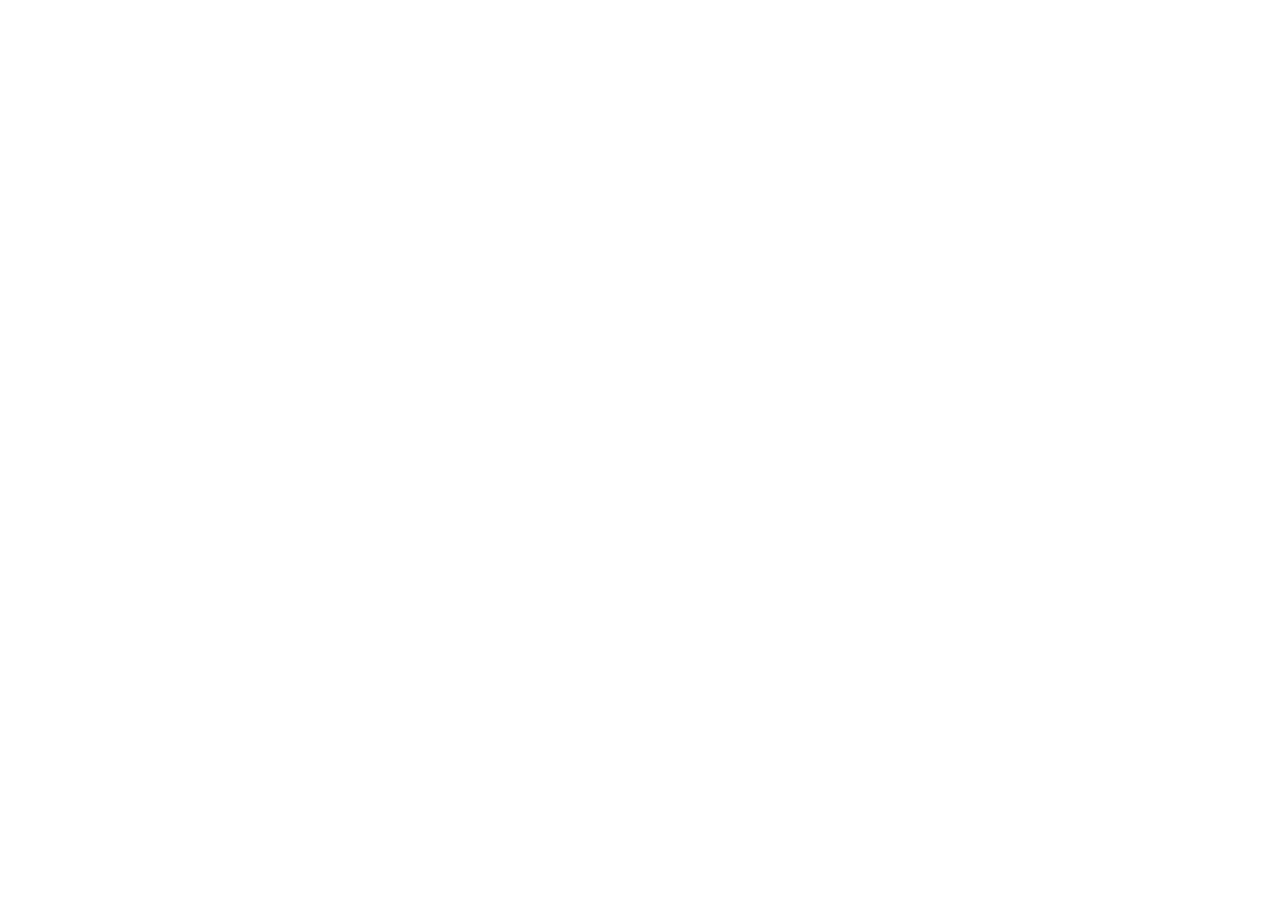
==== commit f60184f0: "Redirect GitHub Pages URL to lifechangingwellness.net page Landing page source preserved as landing-" ====
--- a/index.html
+++ b/index.html
@@ -2,155 +2,13 @@
 <html lang="en">
 <head>
   <meta charset="UTF-8">
-  <meta name="viewport" content="width=device-width, initial-scale=1.0">
-  <meta name="description" content="Business coaching for health coaches who want to build or expand their practice: niche, packages, pricing, discovery calls, marketing, and operations.">
-  <title>Nutrition Business Coaching | with Ricky Trigalo</title>
-  <link rel="preconnect" href="https://fonts.googleapis.com">
-  <link rel="preconnect" href="https://fonts.gstatic.com" crossorigin>
-  <link href="https://fonts.googleapis.com/css2?family=DM+Serif+Display:ital@0;1&family=Montserrat:wght@300;400;500;600&family=Sacramento&display=swap" rel="stylesheet">
-  <link rel="stylesheet" href="css/styles.css">
+  <title>Business Coaching for Health Coaches | Ricky Trigalo</title>
+  <link rel="canonical" href="https://www.lifechangingwellness.net/business-coaching-for-health-coaches">
+  <meta http-equiv="refresh" content="0; url=https://www.lifechangingwellness.net/business-coaching-for-health-coaches">
+  <meta name="robots" content="noindex">
+  <script>window.location.replace("https://www.lifechangingwellness.net/business-coaching-for-health-coaches");</script>
 </head>
 <body>
-  <header class="site-header">
-    <nav class="nav">
-      <a href="#" class="nav-logo">
-        <span class="logo-name">Nutrition Business Coaching</span>
-        <span class="logo-sub">with Ricky Trigalo</span>
-      </a>
-      <ul class="nav-links">
-        <li><a href="#program">The Program</a></li>
-        <li><a href="#about">About</a></li>
-        <li><a href="#contact">Contact</a></li>
-      </ul>
-      <a href="#contact" class="btn btn-nav">Book a Call</a>
-    </nav>
-  </header>
-
-  <main>
-    <!-- Hero -->
-    <section class="hero">
-      <div class="hero-inner hero-split">
-        <div class="hero-copy">
-          <h1>Turn your passion for health into a <em class="accent-underline">thriving practice</em></h1>
-          <p class="hero-script">Business coaching for health coaches</p>
-          <p class="hero-lead">You became a health coach to change lives, not to wrestle with pricing, marketing, and paperwork. I'll help you build the business side, step by step, so you can focus on your clients.</p>
-          <a href="#contact" class="btn btn-primary">Start the Conversation</a>
-        </div>
-        <div class="hero-photo">
-          <img src="assets/ricky-kitchen.jpg" alt="Ricky Trigalo smiling at her kitchen counter with fresh vegetables">
-        </div>
-      </div>
-    </section>
-
-    <!-- Who it's for -->
-    <section id="who" class="section section-light">
-      <div class="section-inner narrow">
-        <p class="eyebrow">Is this you?</p>
-        <h2>Built for health coaches who want to build or expand their practice</h2>
-        <p>Whether you're just getting certified and don't know where to start, or you've been coaching for years and feel stuck at the same income level, this program gives you the structure, tools, and strategy to grow with confidence.</p>
-      </div>
-    </section>
-
-    <!-- Program pillars -->
-    <section id="program" class="section">
-      <div class="section-inner">
-        <p class="eyebrow">What we'll work on together</p>
-        <h2>The Program</h2>
-        <div class="pillars">
-          <article class="pillar">
-            <span class="pillar-num">01</span>
-            <h3>Your Niche, Ideal Clients &amp; Story</h3>
-            <p>Find the niche where you shine, define exactly who you serve, and build the personal story that makes clients choose <em>you</em>.</p>
-          </article>
-          <article class="pillar">
-            <span class="pillar-num">02</span>
-            <h3>Programs, Packages &amp; Pricing</h3>
-            <p>Design coaching programs and packages your clients actually want, and price your services so your business is sustainable.</p>
-          </article>
-          <article class="pillar">
-            <span class="pillar-num">03</span>
-            <h3>Discovery Calls That Convert</h3>
-            <p>Build the right discovery call structure and learn how to confidently close the deal without feeling pushy or salesy.</p>
-          </article>
-          <article class="pillar">
-            <span class="pillar-num">04</span>
-            <h3>Marketing &amp; Finding Clients</h3>
-            <p>Create marketing strategies that fit you and your niche, so a steady stream of the right clients finds their way to your practice.</p>
-          </article>
-          <article class="pillar">
-            <span class="pillar-num">05</span>
-            <h3>Business Operations</h3>
-            <p>Set up insurance, ERP software, and the other essential tools every health coach needs to run smoothly.</p>
-          </article>
-          <article class="pillar">
-            <span class="pillar-num">06</span>
-            <h3>Your Yearly Business Plan</h3>
-            <p>Pull it all together into a yearly business plan with clear goals and milestones, so you always know your next step.</p>
-          </article>
-        </div>
-      </div>
-    </section>
-
-    <!-- Why me -->
-    <section id="why" class="section section-light">
-      <div class="section-inner">
-        <p class="eyebrow">Why work with me</p>
-        <h2>I've built the practice you're trying to build</h2>
-        <div class="why-grid">
-          <div class="why-text">
-            <p>I bring <strong>25 years of business development experience</strong>, and I've put it to the test in this exact field. I built my own nutrition practice from the ground up and grew it into a <strong>six-figure business with over 200 clients in the first year</strong>.</p>
-            <p>After five years of running a successful practice, I discovered my true passion: helping new business owners build theirs. I know the roadblocks you're facing because I've faced them, and I know the shortcuts because I found them the hard way.</p>
-          </div>
-          <div class="stats">
-            <div class="stat">
-              <span class="stat-value">25</span>
-              <span class="stat-label">Years in business development</span>
-            </div>
-            <div class="stat">
-              <span class="stat-value">6-figure</span>
-              <span class="stat-label">Nutrition business built from scratch</span>
-            </div>
-            <div class="stat">
-              <span class="stat-value">200+</span>
-              <span class="stat-label">Clients in the first year</span>
-            </div>
-            <div class="stat">
-              <span class="stat-value">5</span>
-              <span class="stat-label">Years running a successful practice</span>
-            </div>
-          </div>
-        </div>
-      </div>
-    </section>
-
-    <!-- About -->
-    <section id="about" class="section section-teal">
-      <div class="section-inner about-grid">
-        <img class="about-photo" src="assets/ricky-portrait.jpg" alt="Portrait of Ricky Trigalo">
-        <div>
-          <p class="eyebrow eyebrow-light">About your coach</p>
-          <h2>Hi, I'm Ricky</h2>
-          <p>I'm the founder of <a href="https://www.lifechangingwellness.net" class="link-light">Life Changing Wellness</a>, where I've built my own practice helping clients with nutrition, thyroid, and hormone health. Now I help fellow health coaches build practices that are true to who they are and financially sustainable.</p>
-          <p class="about-script">Let's build your practice together</p>
-        </div>
-      </div>
-    </section>
-
-    <!-- CTA / Contact -->
-    <section id="contact" class="section section-light">
-      <div class="section-inner narrow center">
-        <h2>Ready to grow?</h2>
-        <p>Book a free call and let's talk about where your practice is today, and where you want it to go.</p>
-        <a href="mailto:ricky@rickytrigalonutrition.com" class="btn btn-primary">Book Your Free Call</a>
-      </div>
-    </section>
-  </main>
-
-  <footer class="site-footer">
-    <p class="footer-logo">Nutrition Business Coaching <span class="logo-sub">with Ricky Trigalo</span></p>
-    <p>&copy; 2026 Life Changing Wellness &middot; <a href="https://www.lifechangingwellness.net">lifechangingwellness.net</a></p>
-  </footer>
-
-  <script src="js/main.js"></script>
+  <p>This page has moved to <a href="https://www.lifechangingwellness.net/business-coaching-for-health-coaches">lifechangingwellness.net/business-coaching-for-health-coaches</a>.</p>
 </body>
 </html>
